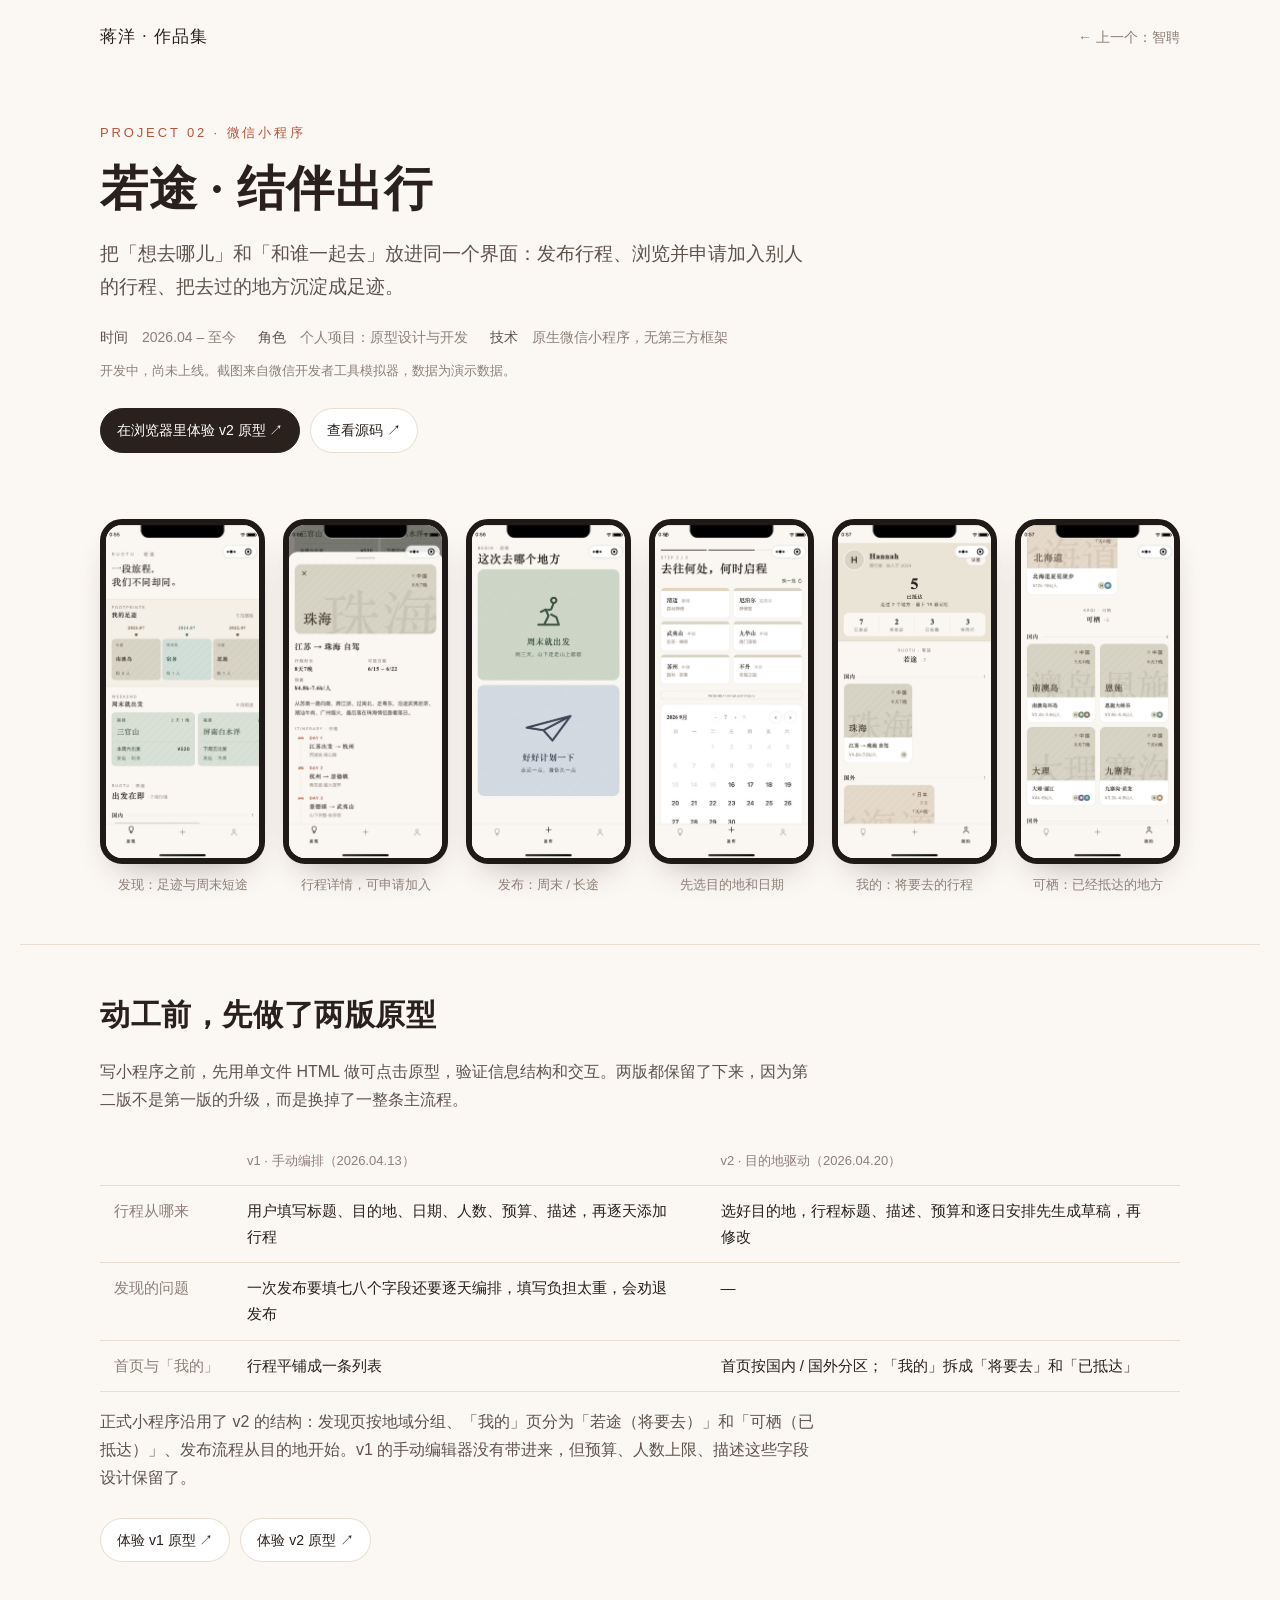
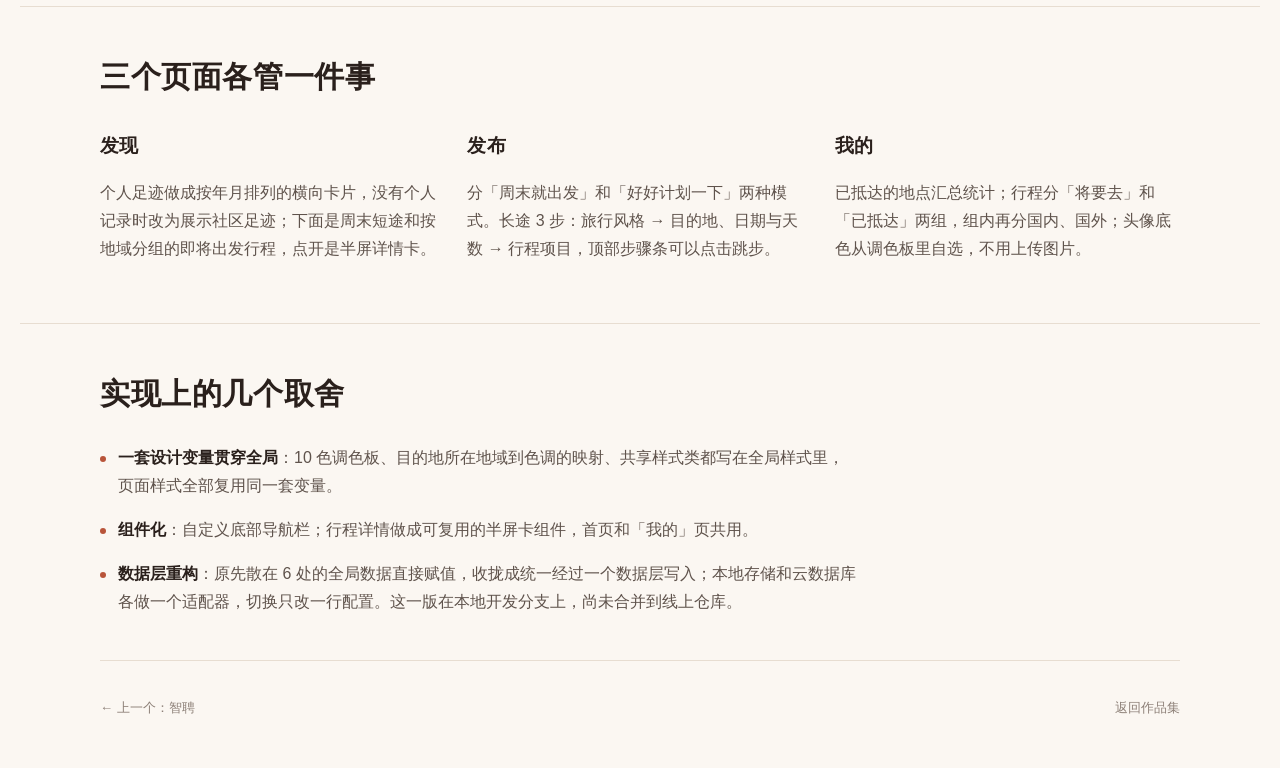
==== ruotu/index.html @ 752de29b "作品集：智聘、若途、师资展示站三个项目展示页" ====
<!doctype html>
<html lang="zh-CN">
<head>
<meta charset="utf-8">
<meta name="viewport" content="width=device-width, initial-scale=1">
<title>若途 · 结伴出行微信小程序 | 蒋洋作品集</title>
<meta name="description" content="若途：结伴出行微信小程序。发布行程、申请加入别人的行程、把去过的地方沉淀成足迹。">
<link rel="stylesheet" href="../assets/site.css">
</head>
<body>
<div class="wrap">
  <nav class="nav"><a class="brand" href="../">蒋洋 · 作品集</a><a href="../zhipin/">← 上一个：智聘</a></nav>

  <header class="hero">
    <p class="eyebrow">PROJECT 02 · 微信小程序</p>
    <h1>若途 · 结伴出行</h1>
    <p class="lead">把「想去哪儿」和「和谁一起去」放进同一个界面：发布行程、浏览并申请加入别人的行程、把去过的地方沉淀成足迹。</p>
    <div class="meta"><span><b>时间</b>　2026.04 – 至今</span><span><b>角色</b>　个人项目：原型设计与开发</span><span><b>技术</b>　原生微信小程序，无第三方框架</span></div>
    <p class="note">开发中，尚未上线。截图来自微信开发者工具模拟器，数据为演示数据。</p>
    <div class="actions">
      <a class="btn solid" href="https://ayraayraayra.github.io/travel-together/prototype/v2-ai-generated.html" target="_blank" rel="noopener">在浏览器里体验 v2 原型 ↗</a>
      <a class="btn" href="https://github.com/AYRAayraAYRA/travel-together" target="_blank" rel="noopener">查看源码 ↗</a>
    </div>
  </header>

  <div class="phones six">
    <figure class="shot phone"><img src="../assets/ruotu/01-home.jpg" alt="发现页"><figcaption>发现：足迹与周末短途</figcaption></figure>
    <figure class="shot phone"><img src="../assets/ruotu/03-detail.jpg" alt="行程详情半屏卡"><figcaption>行程详情，可申请加入</figcaption></figure>
    <figure class="shot phone"><img src="../assets/ruotu/04-create.jpg" alt="发布入口"><figcaption>发布：周末 / 长途</figcaption></figure>
    <figure class="shot phone"><img src="../assets/ruotu/06-destination.jpg" alt="选择目的地与日期"><figcaption>先选目的地和日期</figcaption></figure>
    <figure class="shot phone"><img src="../assets/ruotu/07-me.jpg" alt="我的页"><figcaption>我的：将要去的行程</figcaption></figure>
    <figure class="shot phone"><img src="../assets/ruotu/08-arrived.jpg" alt="已抵达的足迹"><figcaption>可栖：已经抵达的地方</figcaption></figure>
  </div>
</div>

<section class="block" style="margin-top:48px"><div class="wrap">
  <h2>动工前，先做了两版原型</h2>
  <p class="body">写小程序之前，先用单文件 HTML 做可点击原型，验证信息结构和交互。两版都保留了下来，因为第二版不是第一版的升级，而是换掉了一整条主流程。</p>
  <div class="table-wrap"><table>
    <thead><tr><th></th><th>v1 · 手动编排（2026.04.13）</th><th>v2 · 目的地驱动（2026.04.20）</th></tr></thead>
    <tbody>
      <tr><td>行程从哪来</td><td>用户填写标题、目的地、日期、人数、预算、描述，再逐天添加行程</td><td>选好目的地，行程标题、描述、预算和逐日安排先生成草稿，再修改</td></tr>
      <tr><td>发现的问题</td><td>一次发布要填七八个字段还要逐天编排，填写负担太重，会劝退发布</td><td>—</td></tr>
      <tr><td>首页与「我的」</td><td>行程平铺成一条列表</td><td>首页按国内 / 国外分区；「我的」拆成「将要去」和「已抵达」</td></tr>
    </tbody>
  </table></div>
  <p class="body">正式小程序沿用了 v2 的结构：发现页按地域分组、「我的」页分为「若途（将要去）」和「可栖（已抵达）」、发布流程从目的地开始。v1 的手动编辑器没有带进来，但预算、人数上限、描述这些字段设计保留了。</p>
  <div class="actions">
    <a class="btn" href="https://ayraayraayra.github.io/travel-together/prototype/v1-manual-itinerary.html" target="_blank" rel="noopener">体验 v1 原型 ↗</a>
    <a class="btn" href="https://ayraayraayra.github.io/travel-together/prototype/v2-ai-generated.html" target="_blank" rel="noopener">体验 v2 原型 ↗</a>
  </div>
</div></section>

<section class="block"><div class="wrap">
  <h2>三个页面各管一件事</h2>
  <div class="three">
    <div><h3>发现</h3><p class="body">个人足迹做成按年月排列的横向卡片，没有个人记录时改为展示社区足迹；下面是周末短途和按地域分组的即将出发行程，点开是半屏详情卡。</p></div>
    <div><h3>发布</h3><p class="body">分「周末就出发」和「好好计划一下」两种模式。长途 3 步：旅行风格 → 目的地、日期与天数 → 行程项目，顶部步骤条可以点击跳步。</p></div>
    <div><h3>我的</h3><p class="body">已抵达的地点汇总统计；行程分「将要去」和「已抵达」两组，组内再分国内、国外；头像底色从调色板里自选，不用上传图片。</p></div>
  </div>
</div></section>

<section class="block"><div class="wrap">
  <h2>实现上的几个取舍</h2>
  <ul class="points">
    <li><b>一套设计变量贯穿全局</b>：10 色调色板、目的地所在地域到色调的映射、共享样式类都写在全局样式里，页面样式全部复用同一套变量。</li>
    <li><b>组件化</b>：自定义底部导航栏；行程详情做成可复用的半屏卡组件，首页和「我的」页共用。</li>
    <li><b>数据层重构</b>：原先散在 6 处的全局数据直接赋值，收拢成统一经过一个数据层写入；本地存储和云数据库各做一个适配器，切换只改一行配置。这一版在本地开发分支上，尚未合并到线上仓库。</li>
  </ul>
</div></section>

<div class="wrap"><footer><a href="../zhipin/">← 上一个：智聘</a><a href="../">返回作品集</a></footer></div>
</body>
</html>
---- assets/site.css ----
:root {
  --paper: #fbf7f2;
  --paper-2: #f3ece3;
  --line: #e7ddd1;
  --ink: #2a201c;
  --ink-2: #5f534c;
  --ink-3: #8d8078;
  --accent: #b8543a;
  --serif: "Songti SC", "STSong", "Noto Serif SC", "Source Han Serif SC", serif;
  --sans: -apple-system, BlinkMacSystemFont, "PingFang SC", "Hiragino Sans GB", "Microsoft YaHei", sans-serif;
}
* { box-sizing: border-box; }
html { -webkit-text-size-adjust: 100%; }
body {
  margin: 0; background: var(--paper); color: var(--ink);
  font: 16px/1.75 var(--sans); padding-inline: 20px;
  line-break: strict; text-wrap: pretty;
}
img { max-width: 100%; display: block; }
a { color: inherit; }
.wrap { max-width: 1080px; margin: 0 auto; }
.narrow { max-width: 760px; }

/* 顶栏 */
.nav { display: flex; justify-content: space-between; align-items: center; padding-block: 22px; font-size: 14px; color: var(--ink-3); }
.nav a { text-decoration: none; }
.nav a:hover { color: var(--ink); }
.nav .brand { font-family: var(--serif); font-size: 17px; color: var(--ink); letter-spacing: .08em; }

/* 标题区 */
.hero { padding-block: 48px 36px; }
.eyebrow { font-size: 13px; letter-spacing: .22em; color: var(--accent); margin: 0 0 14px; }
h1, h2, h3 { font-family: var(--serif); font-weight: 600; letter-spacing: .02em; margin: 0; }
h1 { font-size: clamp(32px, 5vw, 48px); line-height: 1.25; }
.lead { font-size: clamp(17px, 2vw, 19px); color: var(--ink-2); margin: 18px 0 0; max-width: 720px; }
.meta { display: flex; flex-wrap: wrap; gap: 8px 22px; margin-top: 22px; font-size: 14px; color: var(--ink-3); }
.meta b { color: var(--ink-2); font-weight: 500; }
.note { font-size: 13px; color: var(--ink-3); margin-top: 10px; }

/* 按钮 */
.actions { display: flex; flex-wrap: wrap; gap: 10px; margin-top: 26px; }
.btn { display: inline-flex; align-items: center; gap: 6px; padding: 9px 16px; border-radius: 999px; font-size: 14px; text-decoration: none; border: 1px solid var(--line); background: #fff; }
.btn:hover { border-color: var(--ink-3); }
.btn.solid { background: var(--ink); color: #fff; border-color: var(--ink); }
.btn.solid:hover { background: #000; }

/* 分节 */
section.block { padding-block: 44px; border-top: 1px solid var(--line); }
h2 { font-size: clamp(24px, 3vw, 30px); }
.block > .wrap > p, .block p.body { color: var(--ink-2); max-width: 720px; }
.two { display: grid; grid-template-columns: 1fr 1fr; gap: 28px; margin-top: 26px; }
.three { display: grid; grid-template-columns: repeat(3, 1fr); gap: 22px; margin-top: 26px; }
@media (max-width: 760px) { .two, .three { grid-template-columns: 1fr; } }

/* 截图 */
.shot { margin: 0; }
.shot img { border-radius: 10px; border: 1px solid var(--line); background: #fff; box-shadow: 0 1px 2px rgba(42,32,28,.04), 0 12px 32px -18px rgba(42,32,28,.25); }
.shot figcaption { font-size: 14px; color: var(--ink-3); margin-top: 10px; }
.shot figcaption b { color: var(--ink); font-weight: 600; }
.shot.wide { margin-top: 30px; }

/* 手机截图 */
.phones { display: grid; grid-template-columns: repeat(3, 1fr); gap: 26px 22px; margin-top: 30px; }
@media (min-width: 900px) { .phones.six { grid-template-columns: repeat(6, 1fr); gap: 18px; } }
@media (max-width: 560px) { .phones { grid-template-columns: repeat(2, 1fr); gap: 18px 14px; } }
.phone img { border-radius: 22px; border: 6px solid #1f1a17; box-shadow: 0 16px 36px -20px rgba(42,32,28,.45); }
.phone figcaption { font-size: 13px; text-align: center; }

/* 流程条 */
.flow { display: flex; flex-wrap: wrap; align-items: center; gap: 8px; margin-top: 22px; font-size: 14px; }
.flow span { padding: 5px 12px; border-radius: 999px; background: var(--paper-2); color: var(--ink-2); }
.flow i { font-style: normal; color: var(--ink-3); }

/* 要点 */
.points { list-style: none; padding: 0; margin: 24px 0 0; display: grid; gap: 16px; max-width: 760px; }
.points li { padding-left: 18px; position: relative; color: var(--ink-2); }
.points li::before { content: ""; position: absolute; left: 0; top: .72em; width: 6px; height: 6px; border-radius: 50%; background: var(--accent); }
.points b { color: var(--ink); font-weight: 600; }

/* 对比表 */
.table-wrap { overflow-x: auto; margin-top: 24px; }
table { border-collapse: collapse; min-width: 560px; width: 100%; font-size: 15px; }
th, td { text-align: left; padding: 12px 14px; border-bottom: 1px solid var(--line); vertical-align: top; }
th { font-weight: 500; color: var(--ink-3); font-size: 13px; }
td:first-child { color: var(--ink-3); white-space: nowrap; }

/* 首页项目卡 */
.cards { display: grid; gap: 28px; margin-top: 10px; padding-bottom: 40px; }
.card { display: grid; grid-template-columns: 1.35fr 1fr; gap: 0; background: #fff; border: 1px solid var(--line); border-radius: 16px; overflow: hidden; text-decoration: none; transition: border-color .15s, transform .15s; }
.card:hover { border-color: var(--ink-3); transform: translateY(-2px); }
.card .pic { background: var(--paper-2); display: flex; align-items: center; justify-content: center; padding: 26px; min-height: 280px; }
.card .pic img { border-radius: 8px; box-shadow: 0 12px 30px -18px rgba(42,32,28,.4); }
.card .pic.tall img { max-height: 320px; width: auto; border-radius: 16px; border: 5px solid #1f1a17; }
.card .txt { padding: 30px 30px 28px; display: flex; flex-direction: column; }
.card h2 { font-size: 26px; }
.card p { color: var(--ink-2); margin: 12px 0 0; font-size: 15px; }
.tags { display: flex; flex-wrap: wrap; gap: 6px; margin-top: 16px; }
.tags span { font-size: 12px; padding: 3px 10px; border-radius: 999px; background: var(--paper-2); color: var(--ink-2); }
.card .go { margin-top: auto; padding-top: 22px; font-size: 14px; color: var(--accent); }
@media (max-width: 760px) { .card { grid-template-columns: 1fr; } .card .pic { min-height: 0; } }

footer { padding-block: 36px 48px; border-top: 1px solid var(--line); font-size: 13px; color: var(--ink-3); display: flex; justify-content: space-between; flex-wrap: wrap; gap: 10px; }
footer a { text-decoration: none; }
footer a:hover { color: var(--ink); }

@media print {
  body { padding-inline: 0; font-size: 12.5px; }
  .nav, .actions, footer { display: none; }
  section.block { break-inside: auto; padding-block: 24px; }
  .shot, .phone, .card { break-inside: avoid; }
  .card:hover { transform: none; }
}
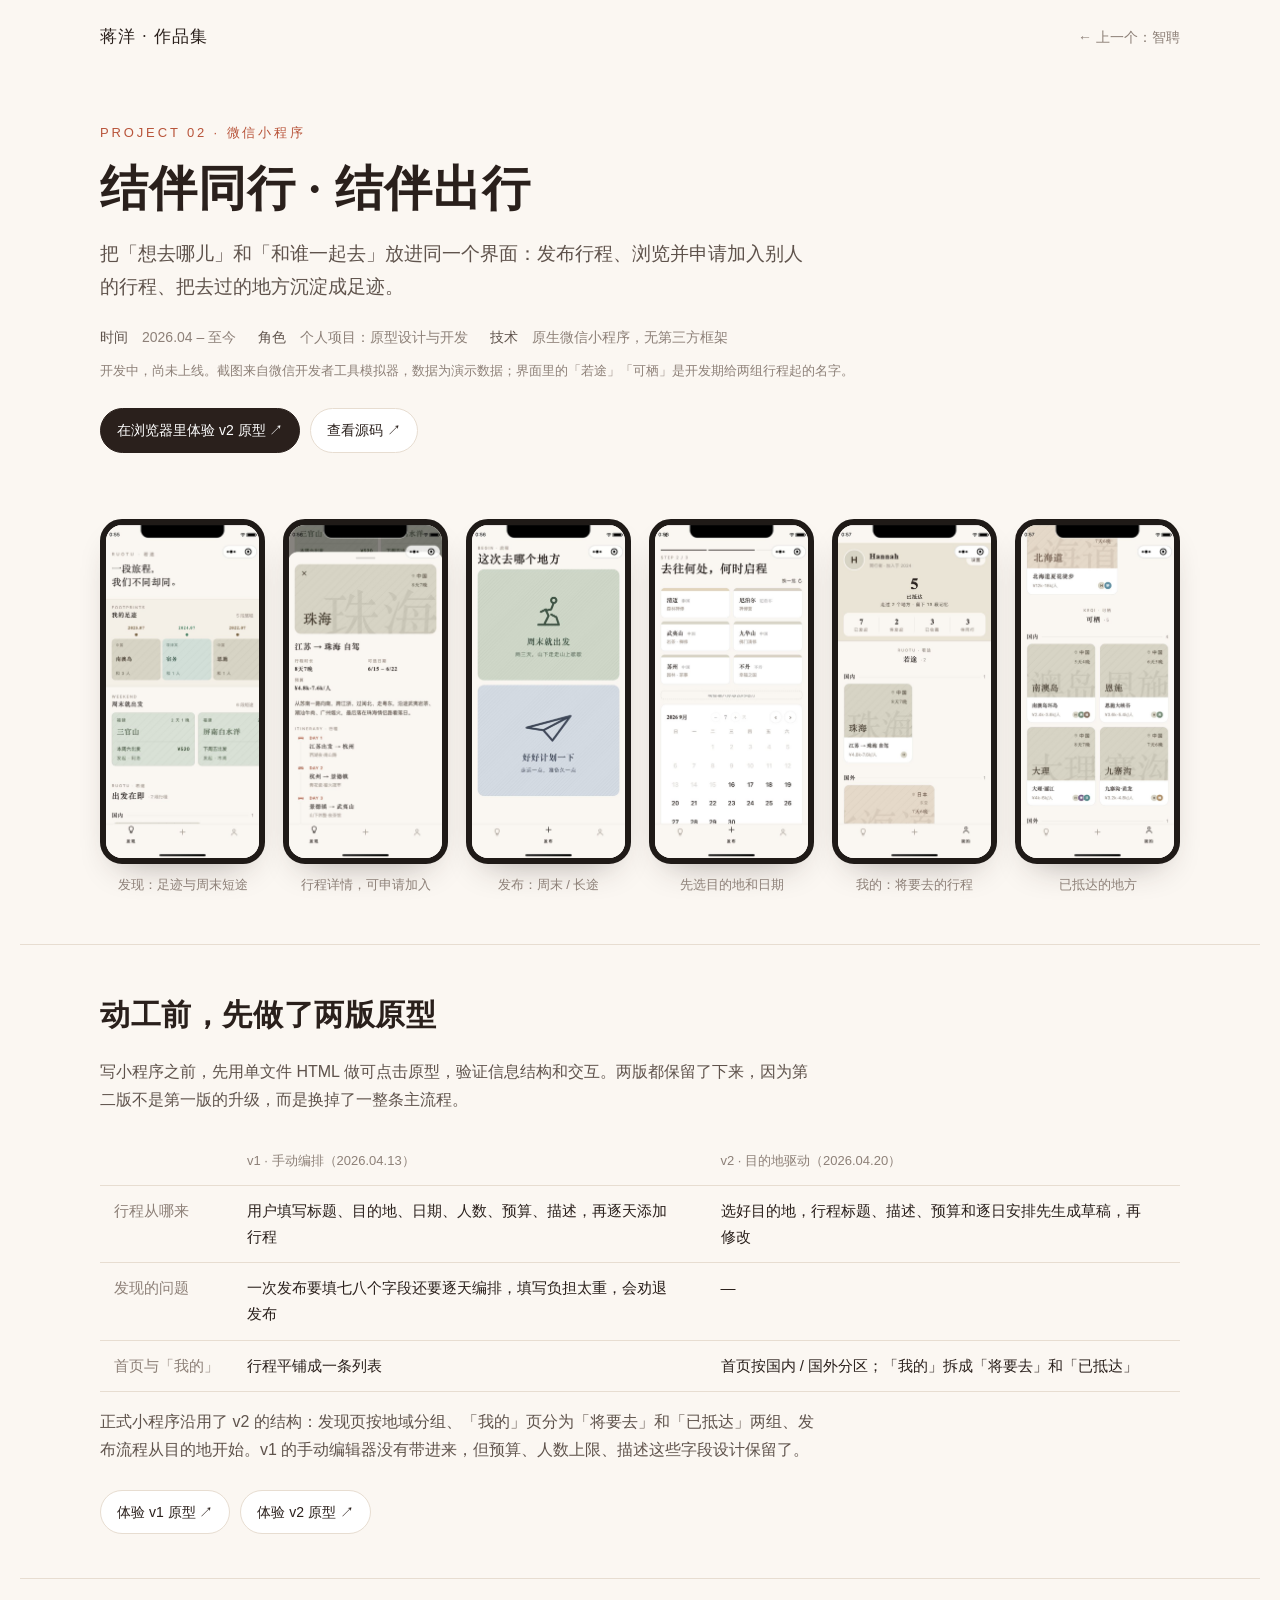
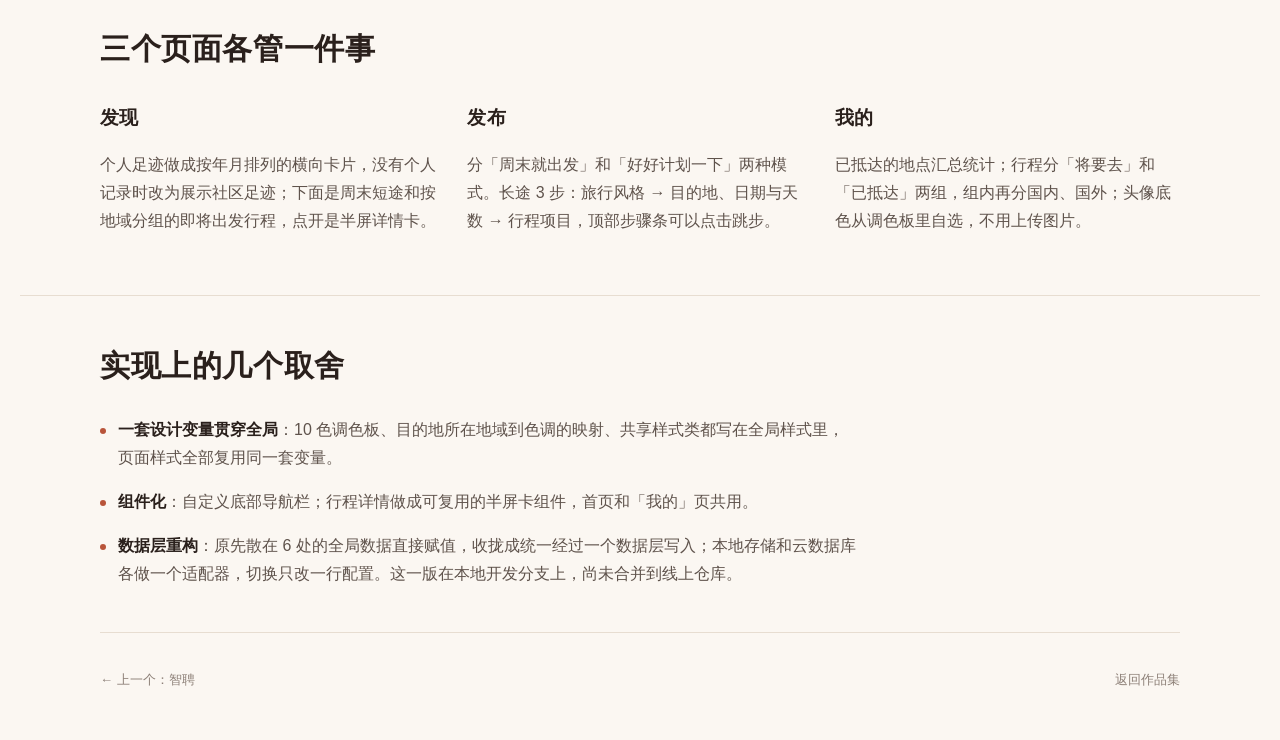
==== commit 886d3206: "项目名由「若途」改为「结伴同行」" ====
--- a/ruotu/index.html
+++ b/ruotu/index.html
@@ -3,8 +3,8 @@
 <head>
 <meta charset="utf-8">
 <meta name="viewport" content="width=device-width, initial-scale=1">
-<title>若途 · 结伴出行微信小程序 | 蒋洋作品集</title>
-<meta name="description" content="若途：结伴出行微信小程序。发布行程、申请加入别人的行程、把去过的地方沉淀成足迹。">
+<title>结伴同行 · 结伴出行微信小程序 | 蒋洋作品集</title>
+<meta name="description" content="结伴同行：结伴出行微信小程序。发布行程、申请加入别人的行程、把去过的地方沉淀成足迹。">
 <link rel="stylesheet" href="../assets/site.css">
 </head>
 <body>
@@ -13,10 +13,10 @@
 
   <header class="hero">
     <p class="eyebrow">PROJECT 02 · 微信小程序</p>
-    <h1>若途 · 结伴出行</h1>
+    <h1>结伴同行 · 结伴出行</h1>
     <p class="lead">把「想去哪儿」和「和谁一起去」放进同一个界面：发布行程、浏览并申请加入别人的行程、把去过的地方沉淀成足迹。</p>
     <div class="meta"><span><b>时间</b>　2026.04 – 至今</span><span><b>角色</b>　个人项目：原型设计与开发</span><span><b>技术</b>　原生微信小程序，无第三方框架</span></div>
-    <p class="note">开发中，尚未上线。截图来自微信开发者工具模拟器，数据为演示数据。</p>
+    <p class="note">开发中，尚未上线。截图来自微信开发者工具模拟器，数据为演示数据；界面里的「若途」「可栖」是开发期给两组行程起的名字。</p>
     <div class="actions">
       <a class="btn solid" href="https://ayraayraayra.github.io/travel-together/prototype/v2-ai-generated.html" target="_blank" rel="noopener">在浏览器里体验 v2 原型 ↗</a>
       <a class="btn" href="https://github.com/AYRAayraAYRA/travel-together" target="_blank" rel="noopener">查看源码 ↗</a>
@@ -29,7 +29,7 @@
     <figure class="shot phone"><img src="../assets/ruotu/04-create.jpg" alt="发布入口"><figcaption>发布：周末 / 长途</figcaption></figure>
     <figure class="shot phone"><img src="../assets/ruotu/06-destination.jpg" alt="选择目的地与日期"><figcaption>先选目的地和日期</figcaption></figure>
     <figure class="shot phone"><img src="../assets/ruotu/07-me.jpg" alt="我的页"><figcaption>我的：将要去的行程</figcaption></figure>
-    <figure class="shot phone"><img src="../assets/ruotu/08-arrived.jpg" alt="已抵达的足迹"><figcaption>可栖：已经抵达的地方</figcaption></figure>
+    <figure class="shot phone"><img src="../assets/ruotu/08-arrived.jpg" alt="已抵达的足迹"><figcaption>已抵达的地方</figcaption></figure>
   </div>
 </div>
 
@@ -44,7 +44,7 @@
       <tr><td>首页与「我的」</td><td>行程平铺成一条列表</td><td>首页按国内 / 国外分区；「我的」拆成「将要去」和「已抵达」</td></tr>
     </tbody>
   </table></div>
-  <p class="body">正式小程序沿用了 v2 的结构：发现页按地域分组、「我的」页分为「若途（将要去）」和「可栖（已抵达）」、发布流程从目的地开始。v1 的手动编辑器没有带进来，但预算、人数上限、描述这些字段设计保留了。</p>
+  <p class="body">正式小程序沿用了 v2 的结构：发现页按地域分组、「我的」页分为「将要去」和「已抵达」两组、发布流程从目的地开始。v1 的手动编辑器没有带进来，但预算、人数上限、描述这些字段设计保留了。</p>
   <div class="actions">
     <a class="btn" href="https://ayraayraayra.github.io/travel-together/prototype/v1-manual-itinerary.html" target="_blank" rel="noopener">体验 v1 原型 ↗</a>
     <a class="btn" href="https://ayraayraayra.github.io/travel-together/prototype/v2-ai-generated.html" target="_blank" rel="noopener">体验 v2 原型 ↗</a>
